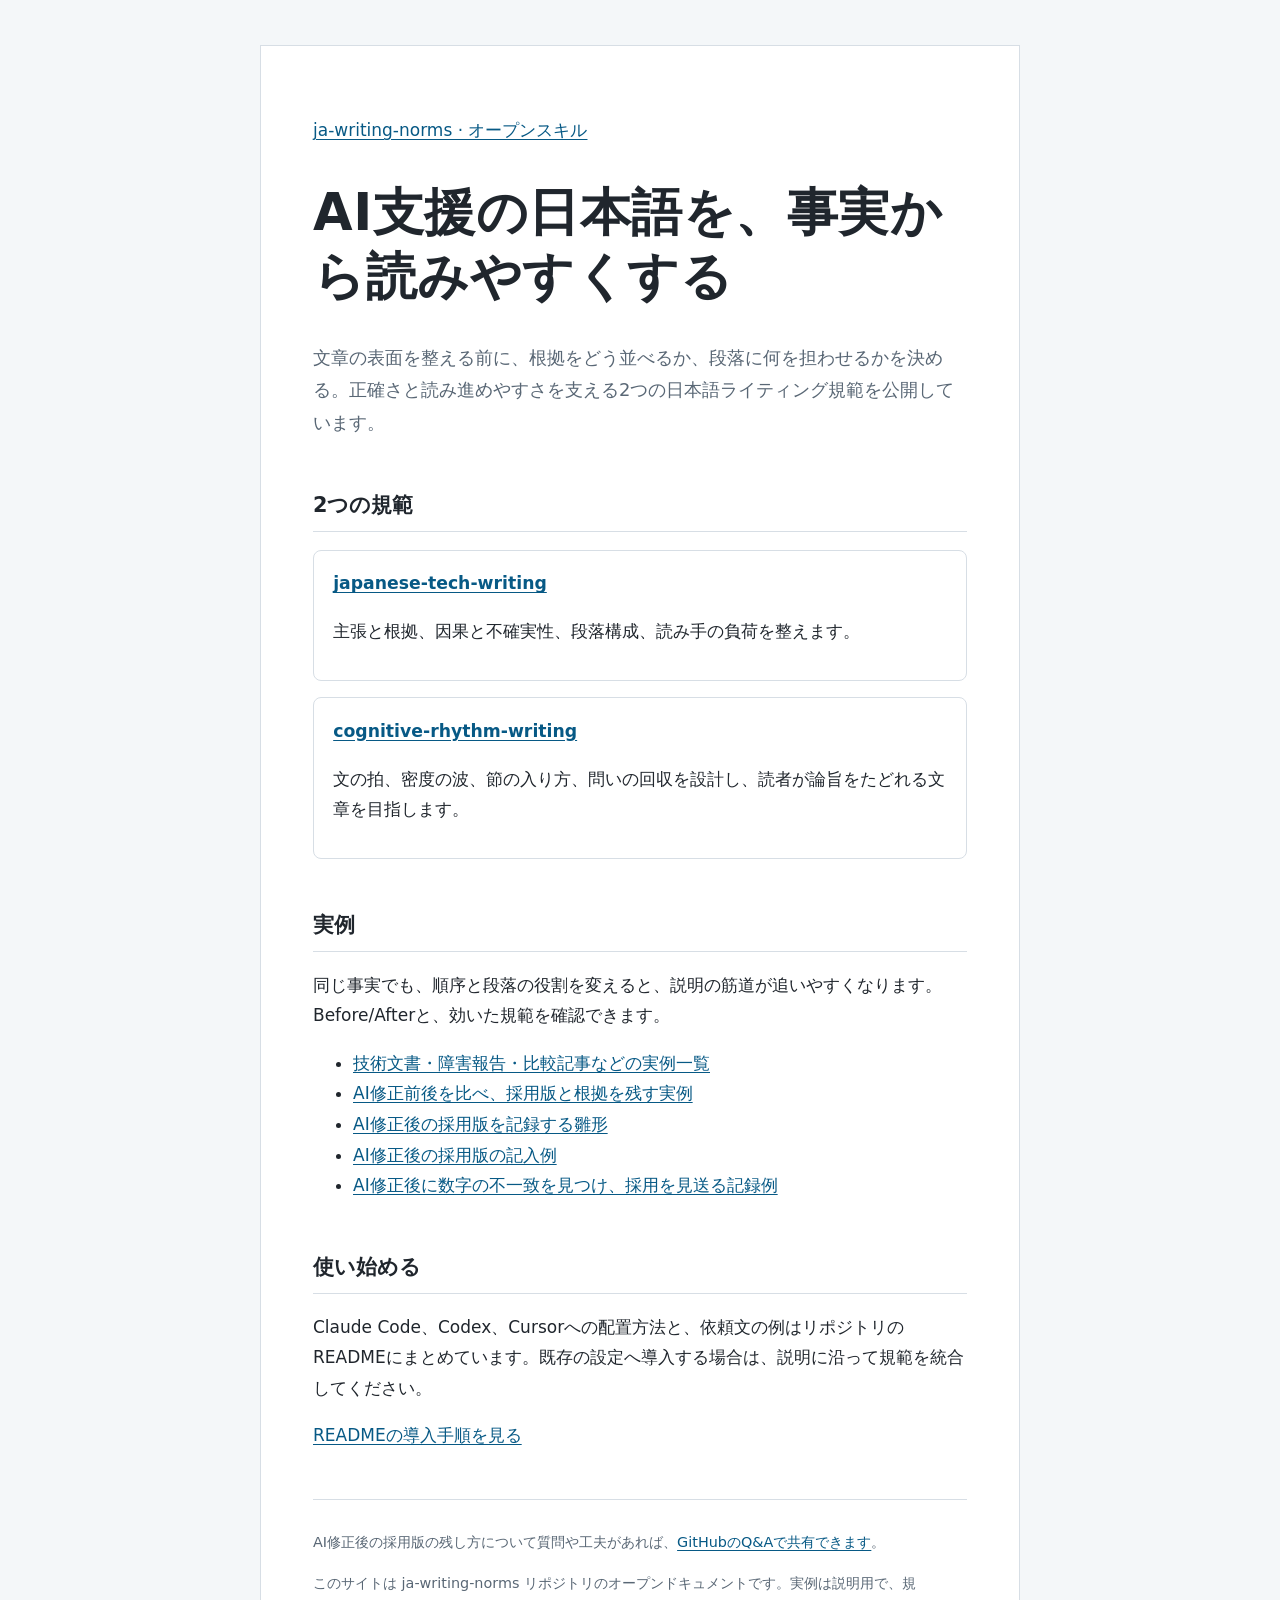
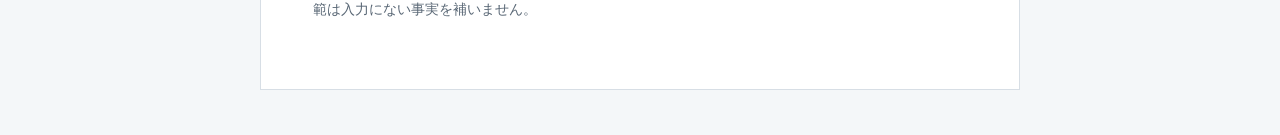
==== docs/index.html @ 0c0b0f80 "Add rejected adopted-version example" ====
<!doctype html>
<html lang="ja">
<head>
  <meta charset="utf-8">
  <meta name="viewport" content="width=device-width, initial-scale=1">
  <meta name="description" content="AI支援の日本語文書を、事実と論証の正確さ、読み進めやすい構成から整える2つのオープンスキル。">
  <meta name="robots" content="index,follow">
  <link rel="canonical" href="https://snowkiss13.github.io/ja-writing-norms/">
  <meta property="og:type" content="website">
  <meta property="og:title" content="AI支援の日本語ライティング規範 | ja-writing-norms">
  <meta property="og:description" content="AI支援の日本語文書を、事実と論証の正確さ、読み進めやすい構成から整える2つのオープンスキル。">
  <meta property="og:url" content="https://snowkiss13.github.io/ja-writing-norms/">
  <meta property="og:site_name" content="ja-writing-norms">
  <title>AI支援の日本語ライティング規範 | ja-writing-norms</title>
  <style>
    :root { color-scheme: light; --ink:#20262d; --muted:#596775; --line:#d7dee5; --paper:#fff; --wash:#f4f7f9; --link:#075985; }
    * { box-sizing:border-box; }
    body { margin:0; background:var(--wash); color:var(--ink); font:17px/1.8 system-ui,-apple-system,"Noto Sans JP",sans-serif; }
    main { max-width:760px; margin:5vh auto; padding:clamp(24px,5vw,52px); background:var(--paper); border:1px solid var(--line); }
    h1 { font-size:clamp(2rem,5vw,3.2rem); line-height:1.25; letter-spacing:.01em; }
    h2 { margin-top:2.3em; padding-bottom:.35em; border-bottom:1px solid var(--line); font-size:1.3rem; }
    p,li { max-width:66ch; }
    a { color:var(--link); text-underline-offset:.18em; }
    .lead { color:var(--muted); font-size:1.12rem; }
    .skill { margin:1rem 0; padding:1rem 1.2rem; border:1px solid var(--line); border-radius:8px; }
    .skill h3 { margin:.1rem 0 .4rem; font-size:1.08rem; }
    footer { margin-top:3rem; padding-top:1rem; border-top:1px solid var(--line); color:var(--muted); font-size:.9rem; }
  </style>
</head>
<body>
<main>
  <p><a href="https://github.com/snowkiss13/ja-writing-norms">ja-writing-norms · オープンスキル</a></p>
  <h1>AI支援の日本語を、事実から読みやすくする</h1>
  <p class="lead">文章の表面を整える前に、根拠をどう並べるか、段落に何を担わせるかを決める。正確さと読み進めやすさを支える2つの日本語ライティング規範を公開しています。</p>

  <h2>2つの規範</h2>
  <section class="skill">
    <h3><a href="https://github.com/snowkiss13/ja-writing-norms/tree/main/skills/japanese-tech-writing">japanese-tech-writing</a></h3>
    <p>主張と根拠、因果と不確実性、段落構成、読み手の負荷を整えます。</p>
  </section>
  <section class="skill">
    <h3><a href="https://github.com/snowkiss13/ja-writing-norms/tree/main/skills/cognitive-rhythm-writing">cognitive-rhythm-writing</a></h3>
    <p>文の拍、密度の波、節の入り方、問いの回収を設計し、読者が論旨をたどれる文章を目指します。</p>
  </section>

  <h2>実例</h2>
  <p>同じ事実でも、順序と段落の役割を変えると、説明の筋道が追いやすくなります。Before/Afterと、効いた規範を確認できます。</p>
  <ul>
    <li><a href="https://github.com/snowkiss13/ja-writing-norms/tree/main/examples">技術文書・障害報告・比較記事などの実例一覧</a></li>
    <li><a href="https://github.com/snowkiss13/ja-writing-norms/blob/main/examples/06-ai-revision-adopted-version.md">AI修正前後を比べ、採用版と根拠を残す実例</a></li>
    <li><a href="https://github.com/snowkiss13/ja-writing-norms/blob/main/examples/07-adopted-version-record-template.md">AI修正後の採用版を記録する雛形</a></li>
    <li><a href="https://github.com/snowkiss13/ja-writing-norms/blob/main/examples/08-adopted-version-record-example.md">AI修正後の採用版の記入例</a></li>
    <li><a href="https://github.com/snowkiss13/ja-writing-norms/blob/main/examples/09-adopted-version-rejection-example.md">AI修正後に数字の不一致を見つけ、採用を見送る記録例</a></li>
  </ul>

  <h2>使い始める</h2>
  <p>Claude Code、Codex、Cursorへの配置方法と、依頼文の例はリポジトリのREADMEにまとめています。既存の設定へ導入する場合は、説明に沿って規範を統合してください。</p>
  <p><a href="https://github.com/snowkiss13/ja-writing-norms#導入">READMEの導入手順を見る</a></p>

  <footer>
    <p>AI修正後の採用版の残し方について質問や工夫があれば、<a href="https://github.com/snowkiss13/ja-writing-norms/discussions/1">GitHubのQ&amp;Aで共有できます</a>。</p>
    <p>このサイトは ja-writing-norms リポジトリのオープンドキュメントです。実例は説明用で、規範は入力にない事実を補いません。</p>
  </footer>
</main>
</body>
</html>
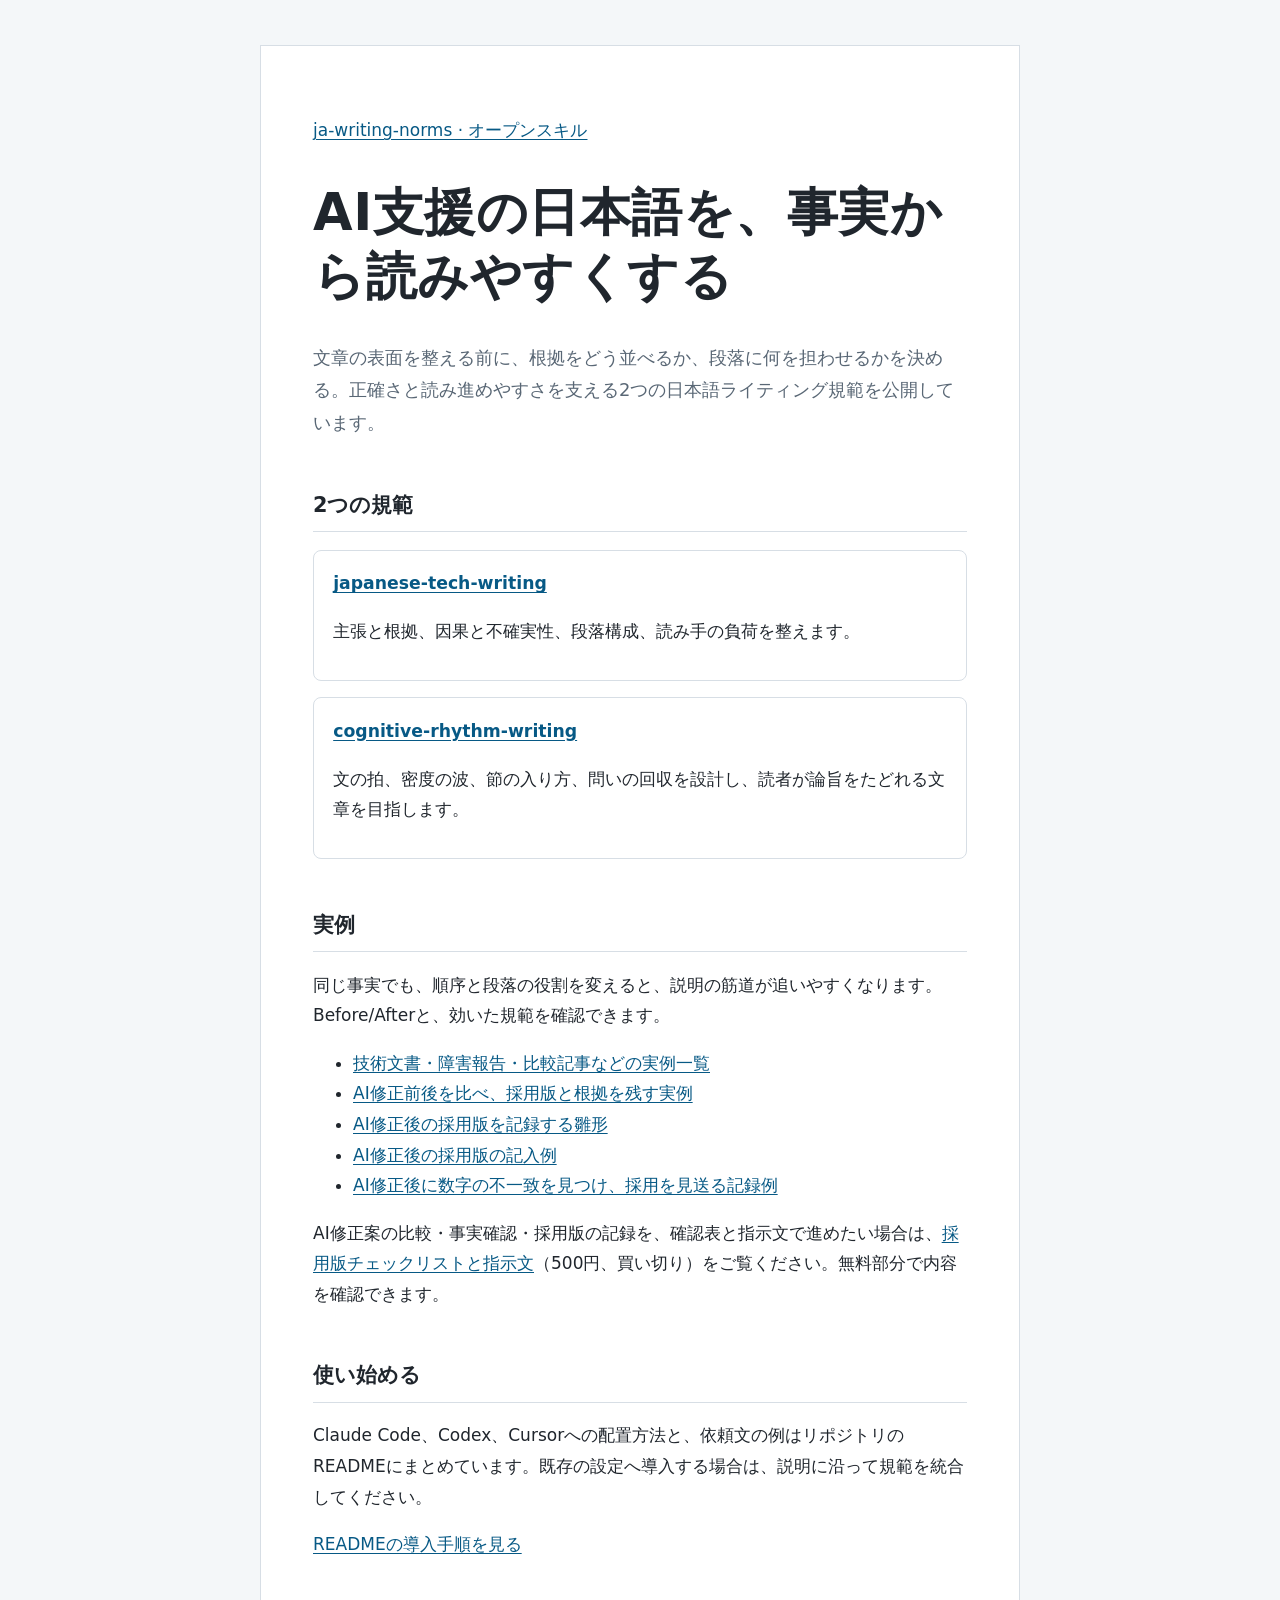
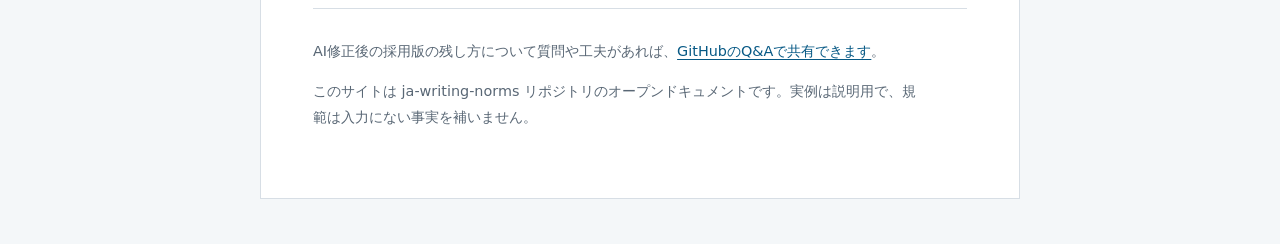
==== commit ac97ba99: "Add paid checklist CTA to docs homepage" ====
--- a/docs/index.html
+++ b/docs/index.html
@@ -52,6 +52,7 @@
     <li><a href="https://github.com/snowkiss13/ja-writing-norms/blob/main/examples/08-adopted-version-record-example.md">AI修正後の採用版の記入例</a></li>
     <li><a href="https://github.com/snowkiss13/ja-writing-norms/blob/main/examples/09-adopted-version-rejection-example.md">AI修正後に数字の不一致を見つけ、採用を見送る記録例</a></li>
   </ul>
+  <p>AI修正案の比較・事実確認・採用版の記録を、確認表と指示文で進めたい場合は、<a href="https://note.com/smartcareviz/n/naf463e2cc4cb">採用版チェックリストと指示文</a>（500円、買い切り）をご覧ください。無料部分で内容を確認できます。</p>
 
   <h2>使い始める</h2>
   <p>Claude Code、Codex、Cursorへの配置方法と、依頼文の例はリポジトリのREADMEにまとめています。既存の設定へ導入する場合は、説明に沿って規範を統合してください。</p>
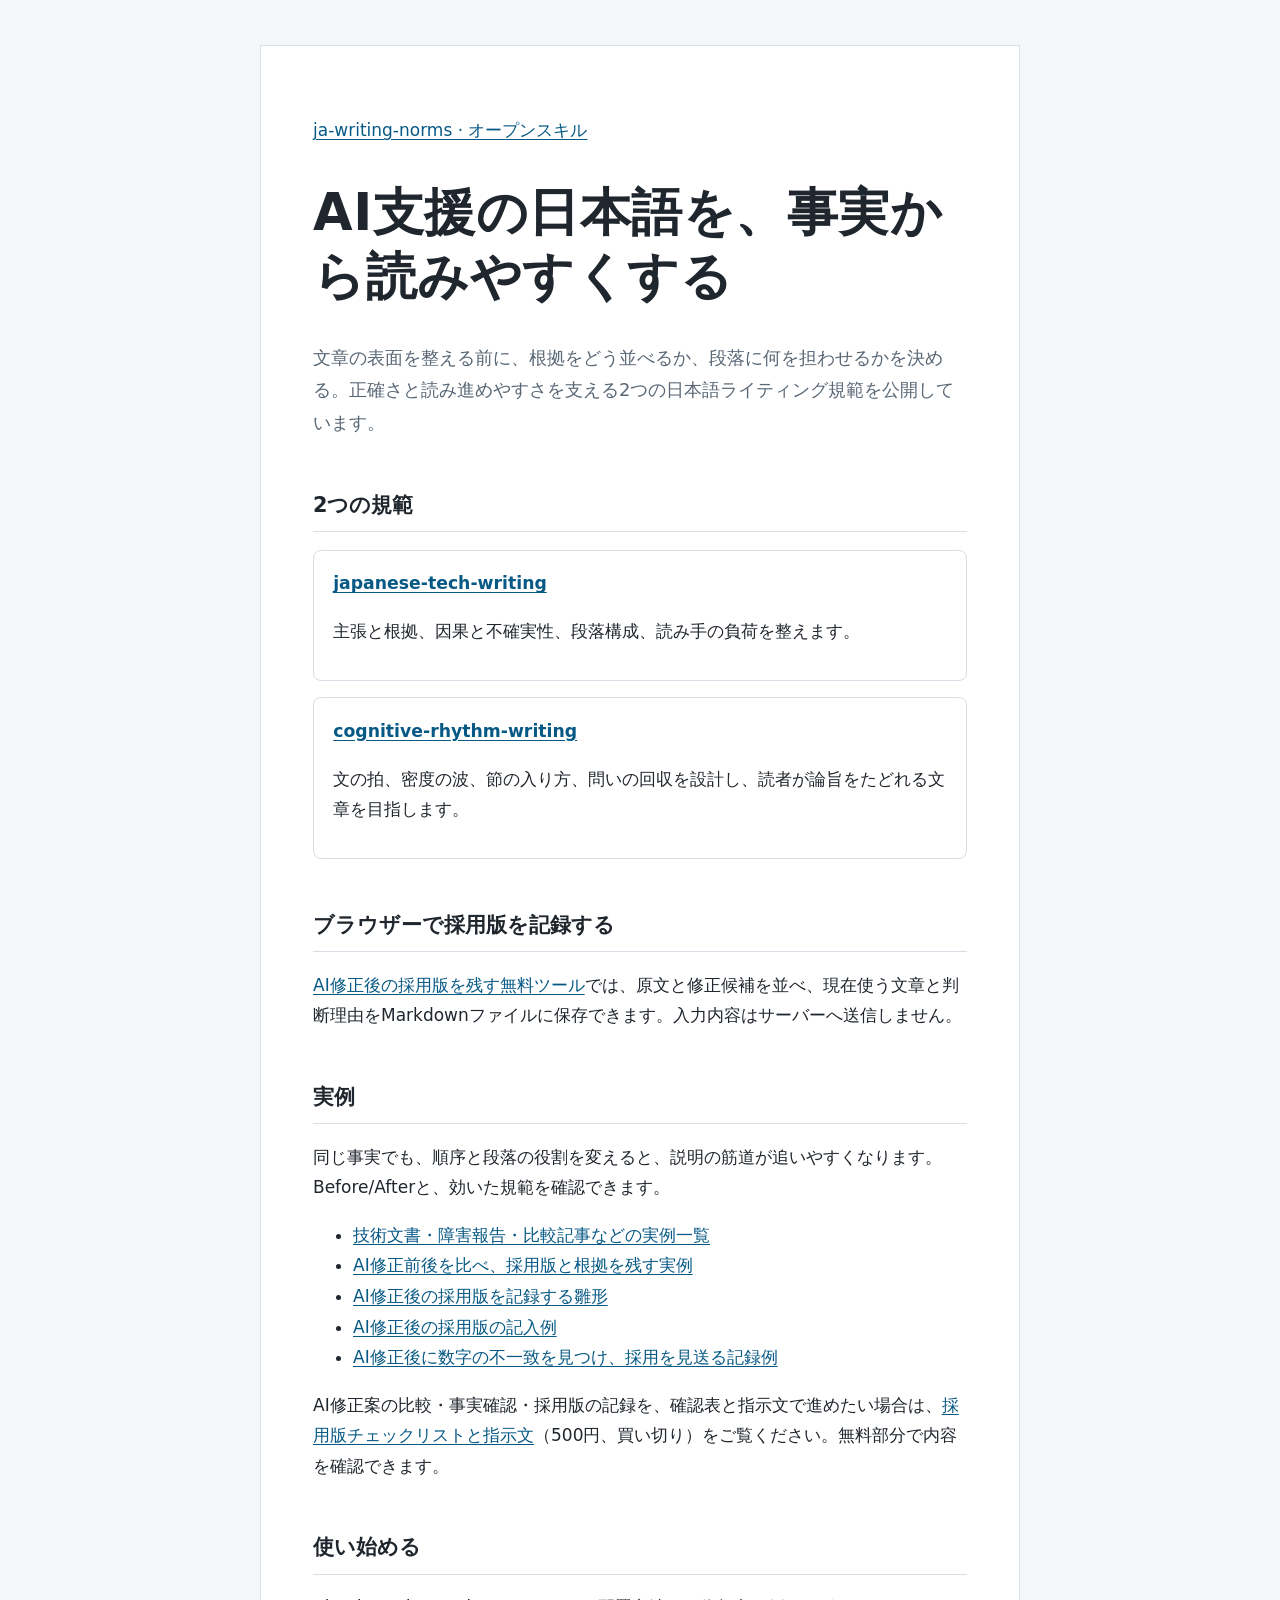
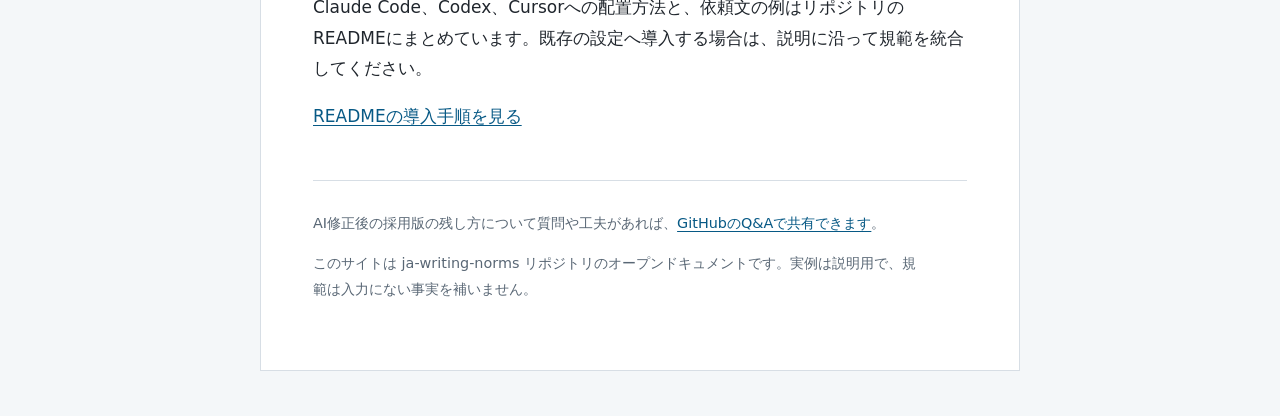
==== commit 4f90f67d: "Add local-only adopted-version record tool" ====
--- a/docs/index.html
+++ b/docs/index.html
@@ -43,6 +43,9 @@
     <p>文の拍、密度の波、節の入り方、問いの回収を設計し、読者が論旨をたどれる文章を目指します。</p>
   </section>
 
+  <h2>ブラウザーで採用版を記録する</h2>
+  <p><a href="adopted-version/">AI修正後の採用版を残す無料ツール</a>では、原文と修正候補を並べ、現在使う文章と判断理由をMarkdownファイルに保存できます。入力内容はサーバーへ送信しません。</p>
+
   <h2>実例</h2>
   <p>同じ事実でも、順序と段落の役割を変えると、説明の筋道が追いやすくなります。Before/Afterと、効いた規範を確認できます。</p>
   <ul>
@@ -52,7 +55,7 @@
     <li><a href="https://github.com/snowkiss13/ja-writing-norms/blob/main/examples/08-adopted-version-record-example.md">AI修正後の採用版の記入例</a></li>
     <li><a href="https://github.com/snowkiss13/ja-writing-norms/blob/main/examples/09-adopted-version-rejection-example.md">AI修正後に数字の不一致を見つけ、採用を見送る記録例</a></li>
   </ul>
-  <p>AI修正案の比較・事実確認・採用版の記録を、確認表と指示文で進めたい場合は、<a href="https://note.com/smartcareviz/n/naf463e2cc4cb">採用版チェックリストと指示文</a>（500円、買い切り）をご覧ください。無料部分で内容を確認できます。</p>
+  <p>AI修正案の比較・事実確認・採用版の記録を、確認表と指示文で進めたい場合は、<a href="https://note.com/smartcareviz/n/naf463e2cc4cb?utm_source=github_pages&utm_medium=referral&utm_campaign=cycle121_home_cta">採用版チェックリストと指示文</a>（500円、買い切り）をご覧ください。無料部分で内容を確認できます。</p>
 
   <h2>使い始める</h2>
   <p>Claude Code、Codex、Cursorへの配置方法と、依頼文の例はリポジトリのREADMEにまとめています。既存の設定へ導入する場合は、説明に沿って規範を統合してください。</p>
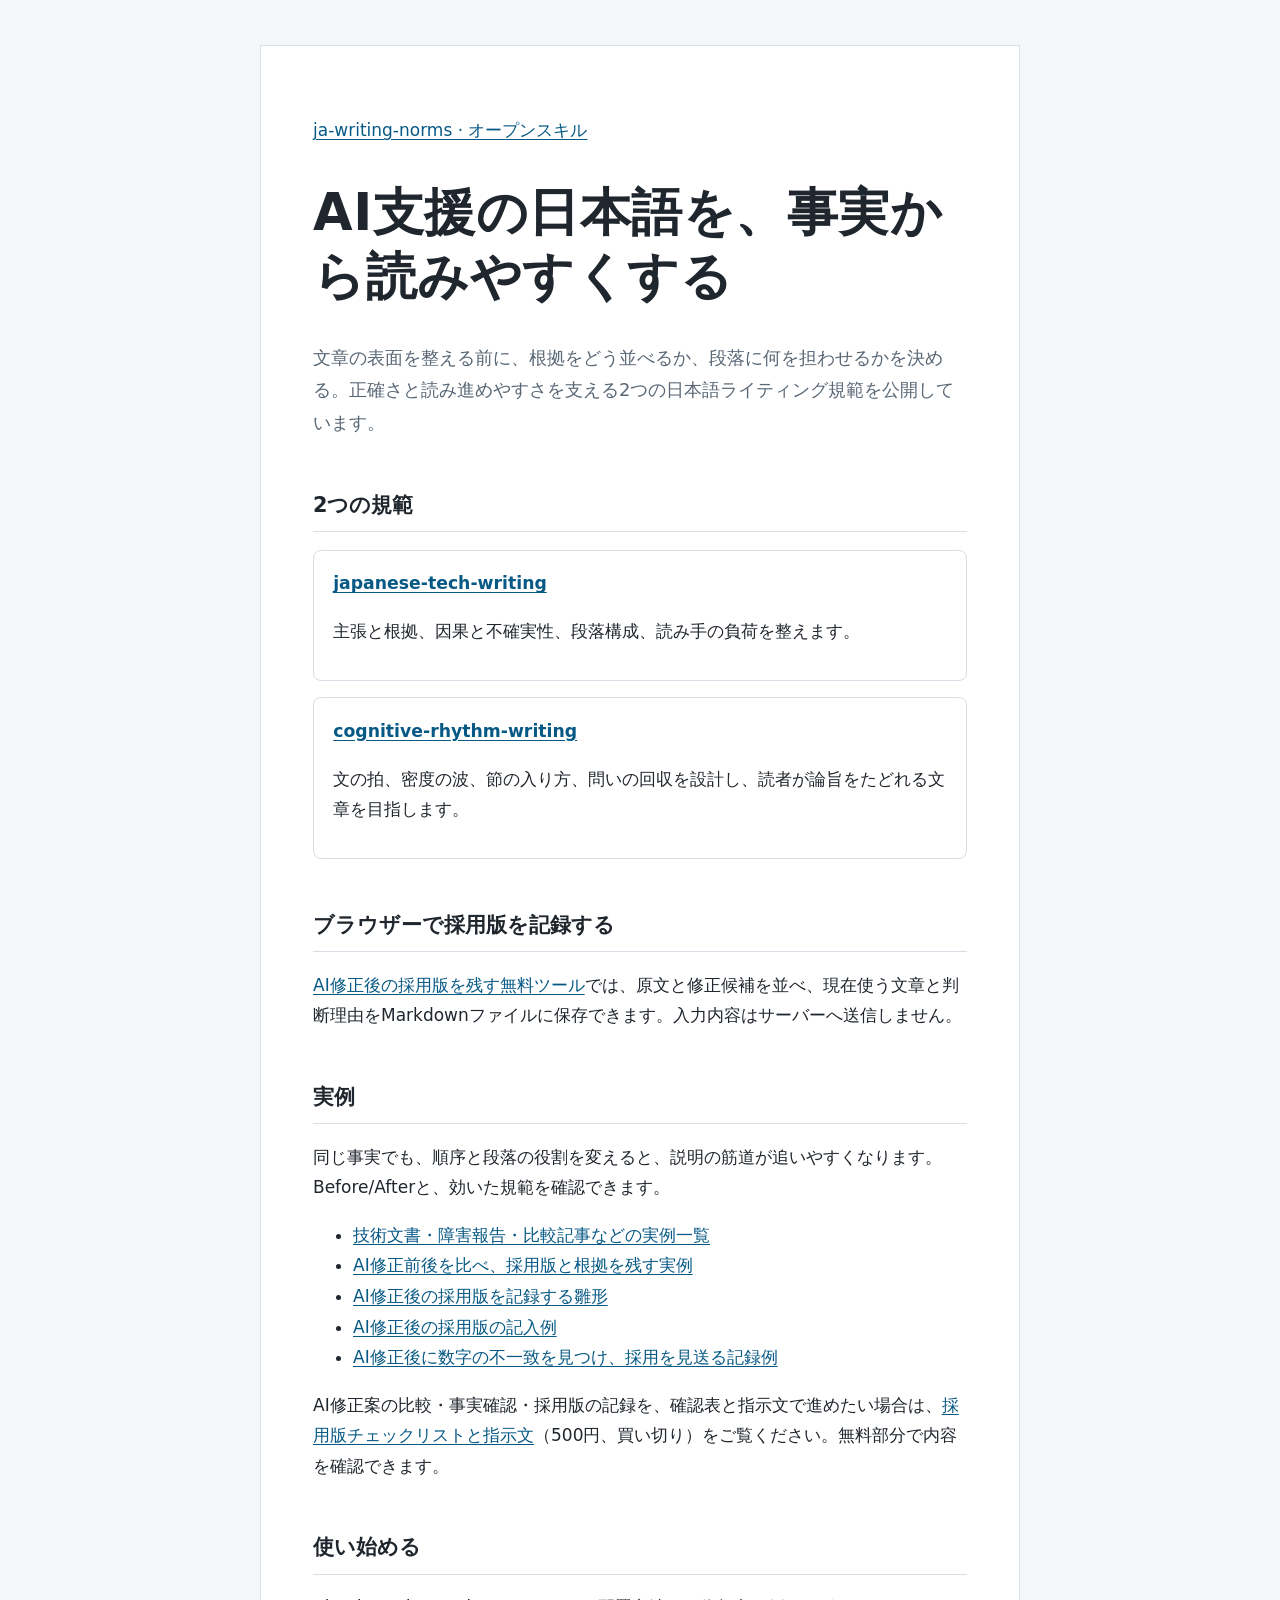
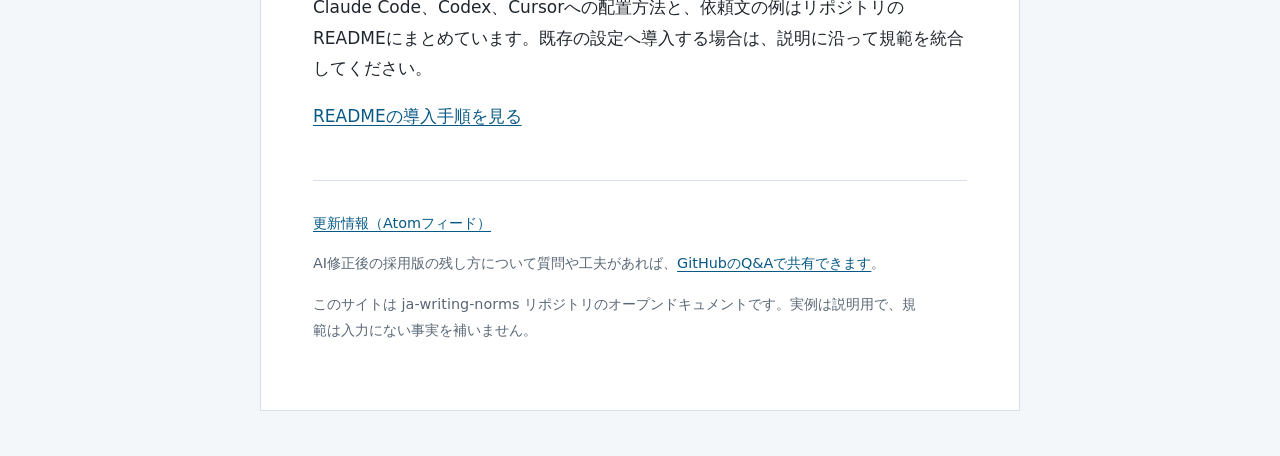
==== commit 41adb52a: "Expose update feed through homepage link and autodiscovery" ====
--- a/docs/index.html
+++ b/docs/index.html
@@ -6,6 +6,7 @@
   <meta name="description" content="AI支援の日本語文書を、事実と論証の正確さ、読み進めやすい構成から整える2つのオープンスキル。">
   <meta name="robots" content="index,follow">
   <link rel="canonical" href="https://snowkiss13.github.io/ja-writing-norms/">
+  <link rel="alternate" type="application/atom+xml" title="ja-writing-norms 更新情報" href="https://snowkiss13.github.io/ja-writing-norms/feed.atom">
   <meta property="og:type" content="website">
   <meta property="og:title" content="AI支援の日本語ライティング規範 | ja-writing-norms">
   <meta property="og:description" content="AI支援の日本語文書を、事実と論証の正確さ、読み進めやすい構成から整える2つのオープンスキル。">
@@ -62,6 +63,7 @@
   <p><a href="https://github.com/snowkiss13/ja-writing-norms#導入">READMEの導入手順を見る</a></p>
 
   <footer>
+    <p><a href="feed.atom">更新情報（Atomフィード）</a></p>
     <p>AI修正後の採用版の残し方について質問や工夫があれば、<a href="https://github.com/snowkiss13/ja-writing-norms/discussions/1">GitHubのQ&amp;Aで共有できます</a>。</p>
     <p>このサイトは ja-writing-norms リポジトリのオープンドキュメントです。実例は説明用で、規範は入力にない事実を補いません。</p>
   </footer>
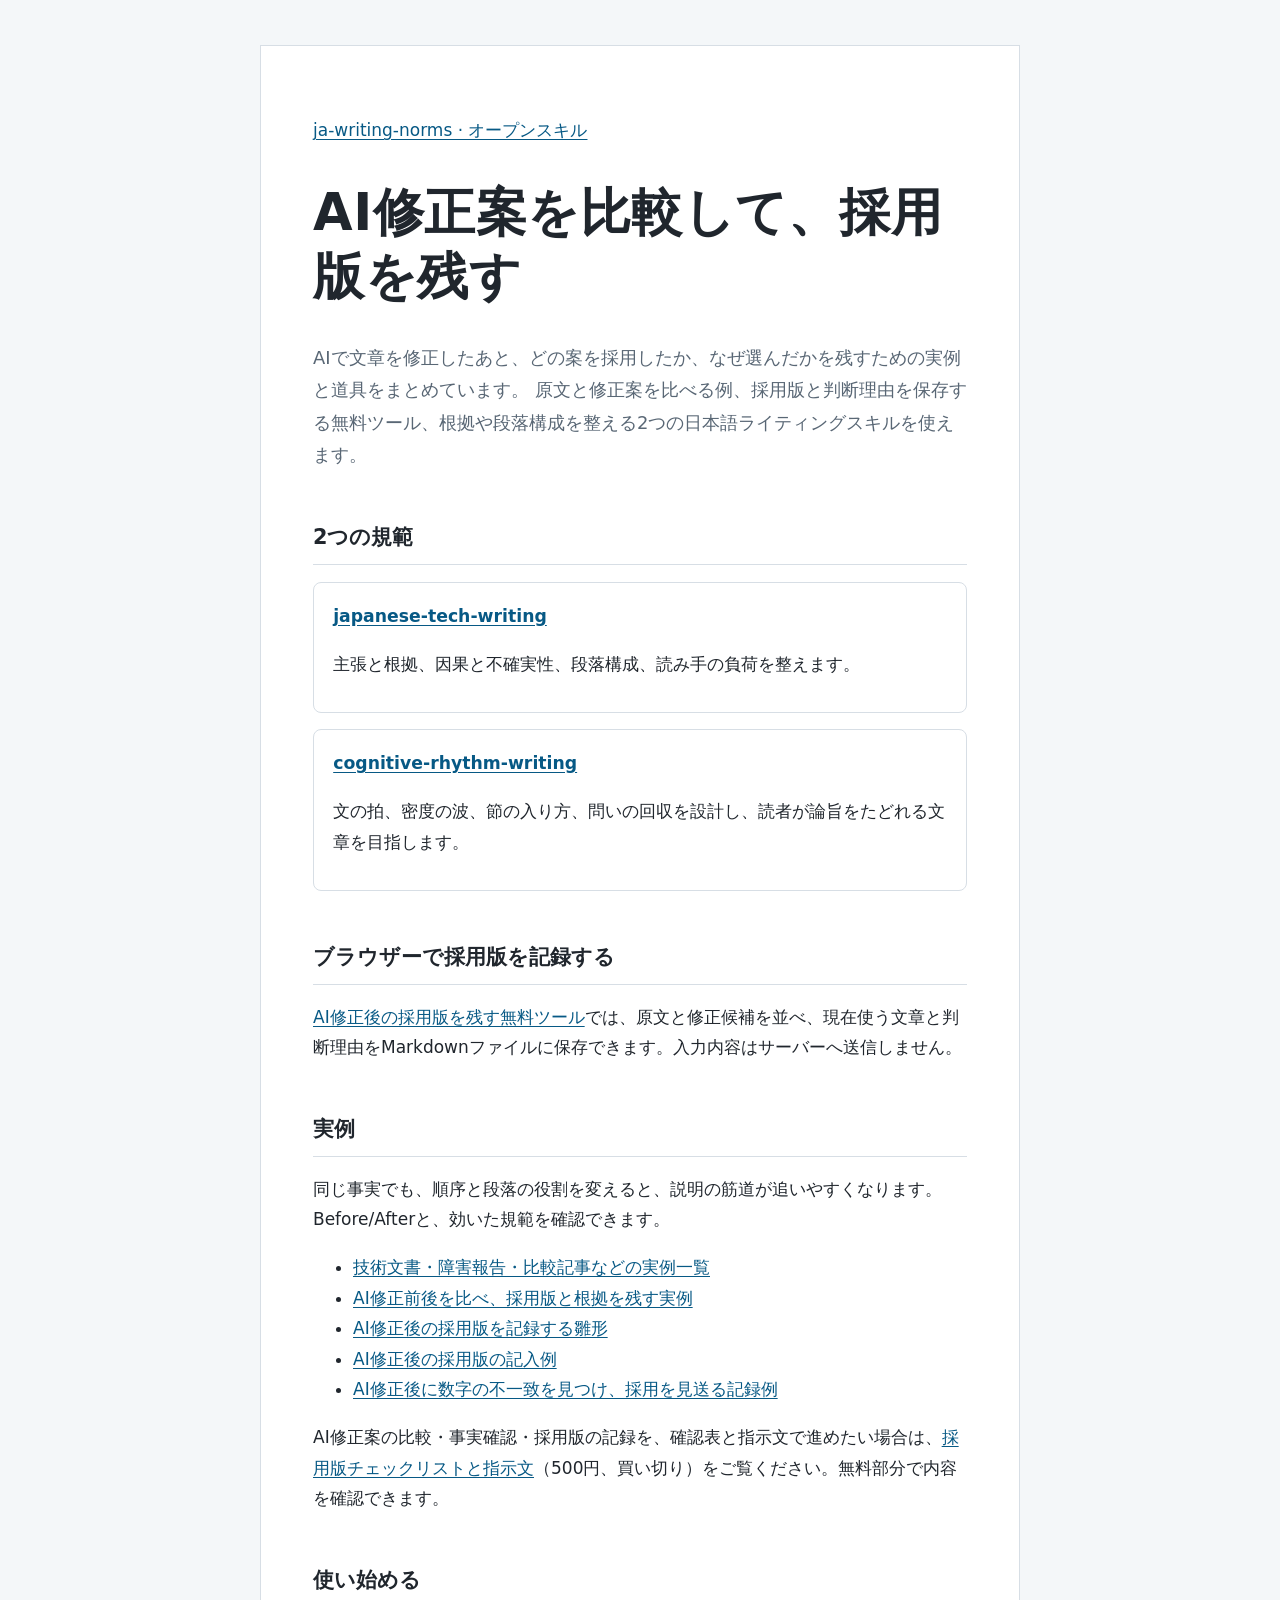
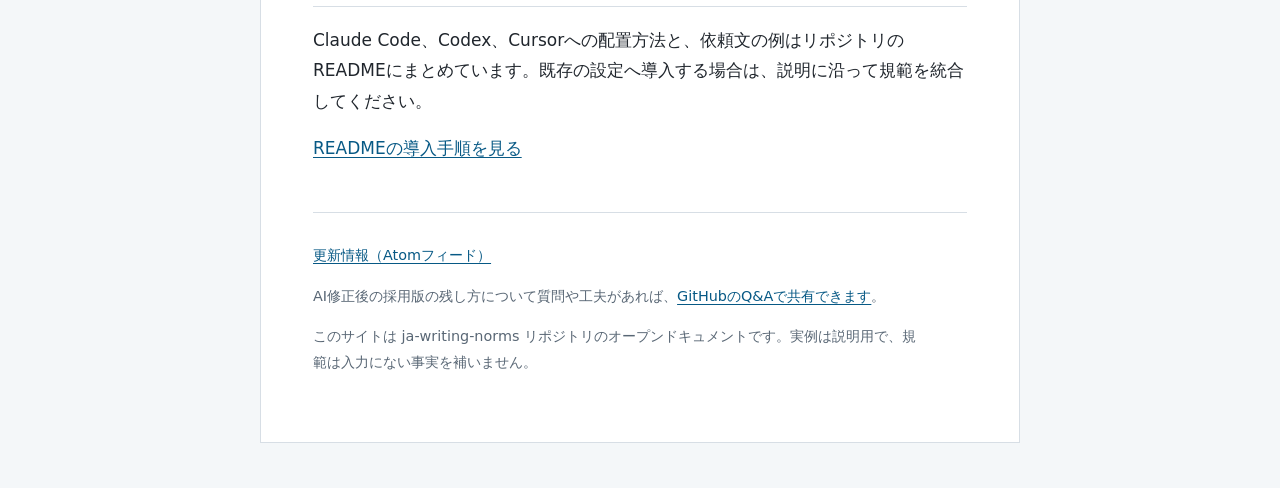
==== commit 1f46a106: "Clarify AI revision comparison and adopted-version entry page" ====
--- a/docs/index.html
+++ b/docs/index.html
@@ -3,16 +3,16 @@
 <head>
   <meta charset="utf-8">
   <meta name="viewport" content="width=device-width, initial-scale=1">
-  <meta name="description" content="AI支援の日本語文書を、事実と論証の正確さ、読み進めやすい構成から整える2つのオープンスキル。">
+  <meta name="description" content="AIで修正した文章を採用する前に、原文との差分と根拠を確かめるための実例集。無料の採用版記録ツールと、日本語ライティングの2つのオープンスキルを公開しています。">
   <meta name="robots" content="index,follow">
   <link rel="canonical" href="https://snowkiss13.github.io/ja-writing-norms/">
   <link rel="alternate" type="application/atom+xml" title="ja-writing-norms 更新情報" href="https://snowkiss13.github.io/ja-writing-norms/feed.atom">
   <meta property="og:type" content="website">
-  <meta property="og:title" content="AI支援の日本語ライティング規範 | ja-writing-norms">
-  <meta property="og:description" content="AI支援の日本語文書を、事実と論証の正確さ、読み進めやすい構成から整える2つのオープンスキル。">
+  <meta property="og:title" content="AI修正案の比較と事実確認、採用版の残し方 | ja-writing-norms">
+  <meta property="og:description" content="AIで修正した文章を採用する前に、原文との差分と根拠を確かめるための実例集。無料の採用版記録ツールと、日本語ライティングの2つのオープンスキルを公開しています。">
   <meta property="og:url" content="https://snowkiss13.github.io/ja-writing-norms/">
   <meta property="og:site_name" content="ja-writing-norms">
-  <title>AI支援の日本語ライティング規範 | ja-writing-norms</title>
+  <title>AI修正案の比較と事実確認、採用版の残し方 | ja-writing-norms</title>
   <style>
     :root { color-scheme: light; --ink:#20262d; --muted:#596775; --line:#d7dee5; --paper:#fff; --wash:#f4f7f9; --link:#075985; }
     * { box-sizing:border-box; }
@@ -31,8 +31,9 @@
 <body>
 <main>
   <p><a href="https://github.com/snowkiss13/ja-writing-norms">ja-writing-norms · オープンスキル</a></p>
-  <h1>AI支援の日本語を、事実から読みやすくする</h1>
-  <p class="lead">文章の表面を整える前に、根拠をどう並べるか、段落に何を担わせるかを決める。正確さと読み進めやすさを支える2つの日本語ライティング規範を公開しています。</p>
+  <h1>AI修正案を比較して、採用版を残す</h1>
+  <p class="lead">AIで文章を修正したあと、どの案を採用したか、なぜ選んだかを残すための実例と道具をまとめています。
+原文と修正案を比べる例、採用版と判断理由を保存する無料ツール、根拠や段落構成を整える2つの日本語ライティングスキルを使えます。</p>
 
   <h2>2つの規範</h2>
   <section class="skill">
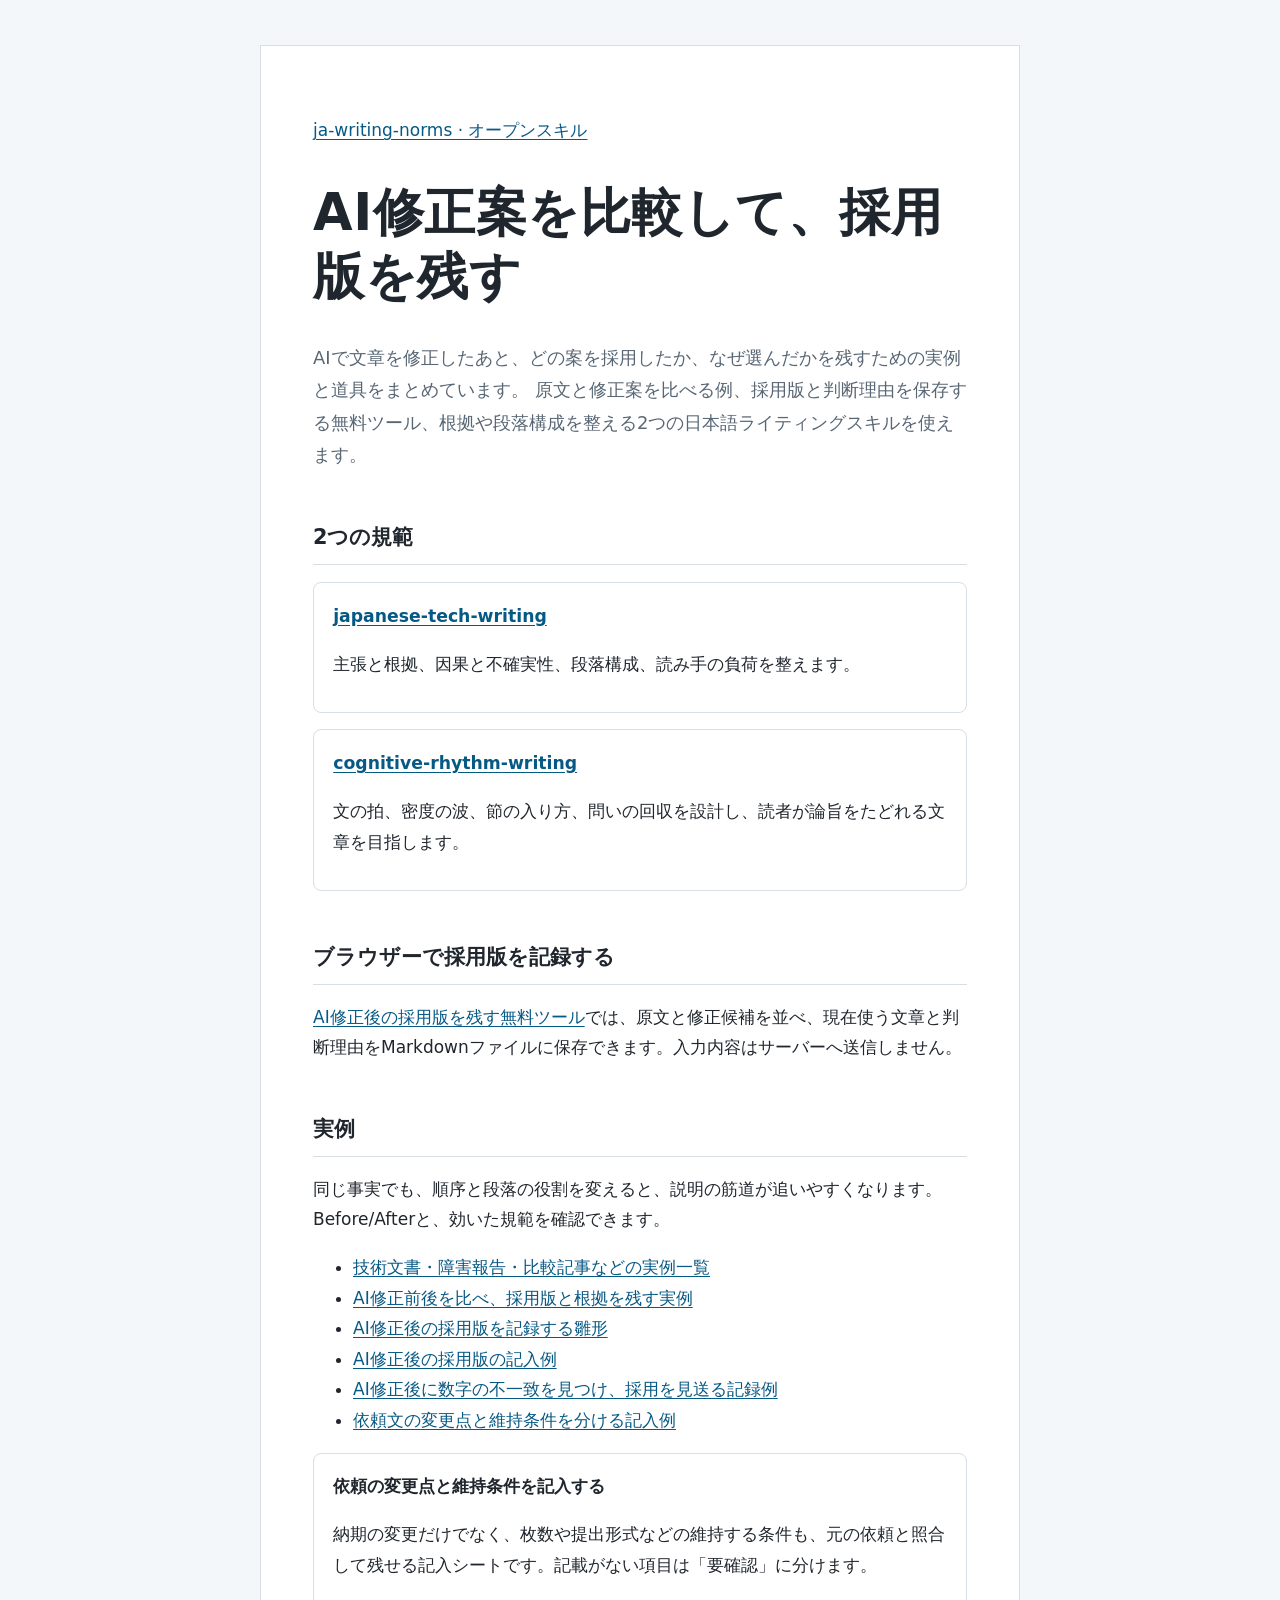
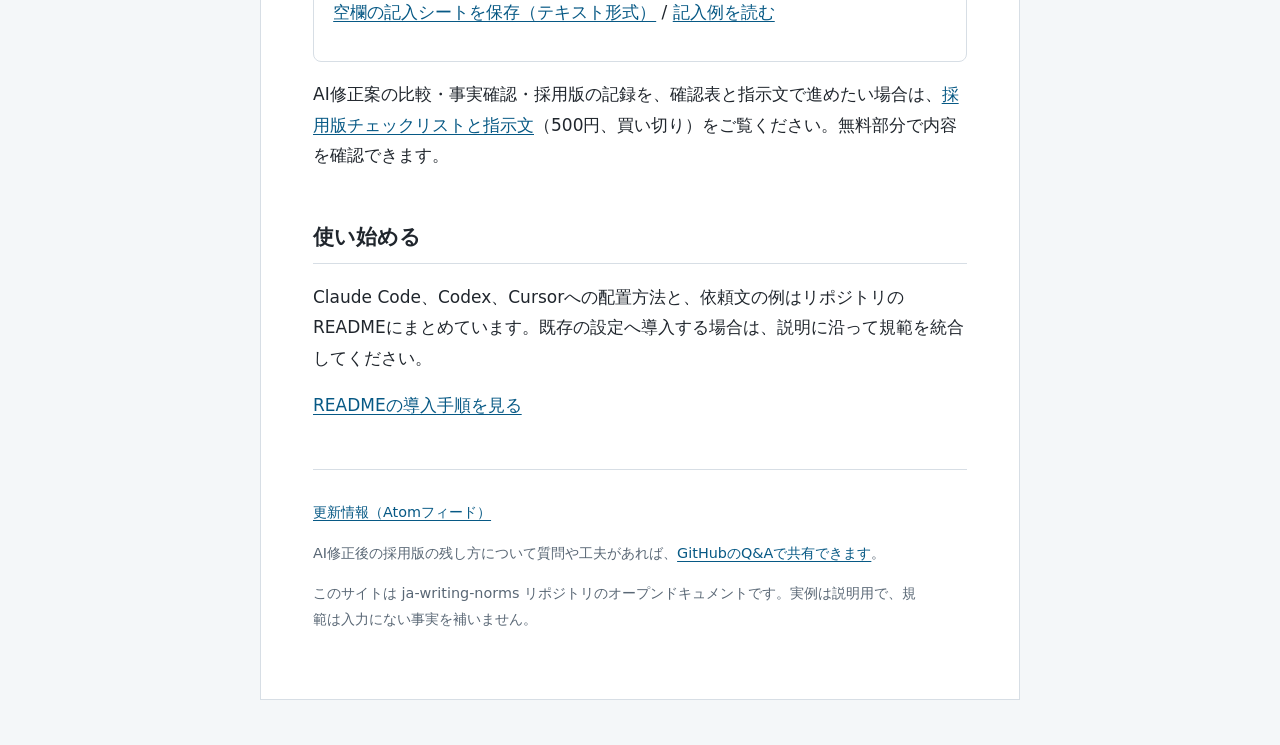
==== commit 27c38a74: "Add a request handoff worksheet for changed and retained conditions" ====
--- a/docs/index.html
+++ b/docs/index.html
@@ -56,7 +56,13 @@
     <li><a href="https://github.com/snowkiss13/ja-writing-norms/blob/main/examples/07-adopted-version-record-template.md">AI修正後の採用版を記録する雛形</a></li>
     <li><a href="https://github.com/snowkiss13/ja-writing-norms/blob/main/examples/08-adopted-version-record-example.md">AI修正後の採用版の記入例</a></li>
     <li><a href="https://github.com/snowkiss13/ja-writing-norms/blob/main/examples/09-adopted-version-rejection-example.md">AI修正後に数字の不一致を見つけ、採用を見送る記録例</a></li>
+    <li><a href="https://github.com/snowkiss13/ja-writing-norms/blob/main/examples/10-request-handoff-conditions.md">依頼文の変更点と維持条件を分ける記入例</a></li>
   </ul>
+  <section id="request-handoff" class="skill">
+    <h3>依頼の変更点と維持条件を記入する</h3>
+    <p>納期の変更だけでなく、枚数や提出形式などの維持する条件も、元の依頼と照合して残せる記入シートです。記載がない項目は「要確認」に分けます。</p>
+    <p><a href="templates/request-handoff.txt" download="request-handoff.txt">空欄の記入シートを保存（テキスト形式）</a> / <a href="https://github.com/snowkiss13/ja-writing-norms/blob/main/examples/10-request-handoff-conditions.md">記入例を読む</a></p>
+  </section>
   <p>AI修正案の比較・事実確認・採用版の記録を、確認表と指示文で進めたい場合は、<a href="https://note.com/smartcareviz/n/naf463e2cc4cb?utm_source=github_pages&utm_medium=referral&utm_campaign=cycle121_home_cta">採用版チェックリストと指示文</a>（500円、買い切り）をご覧ください。無料部分で内容を確認できます。</p>
 
   <h2>使い始める</h2>
